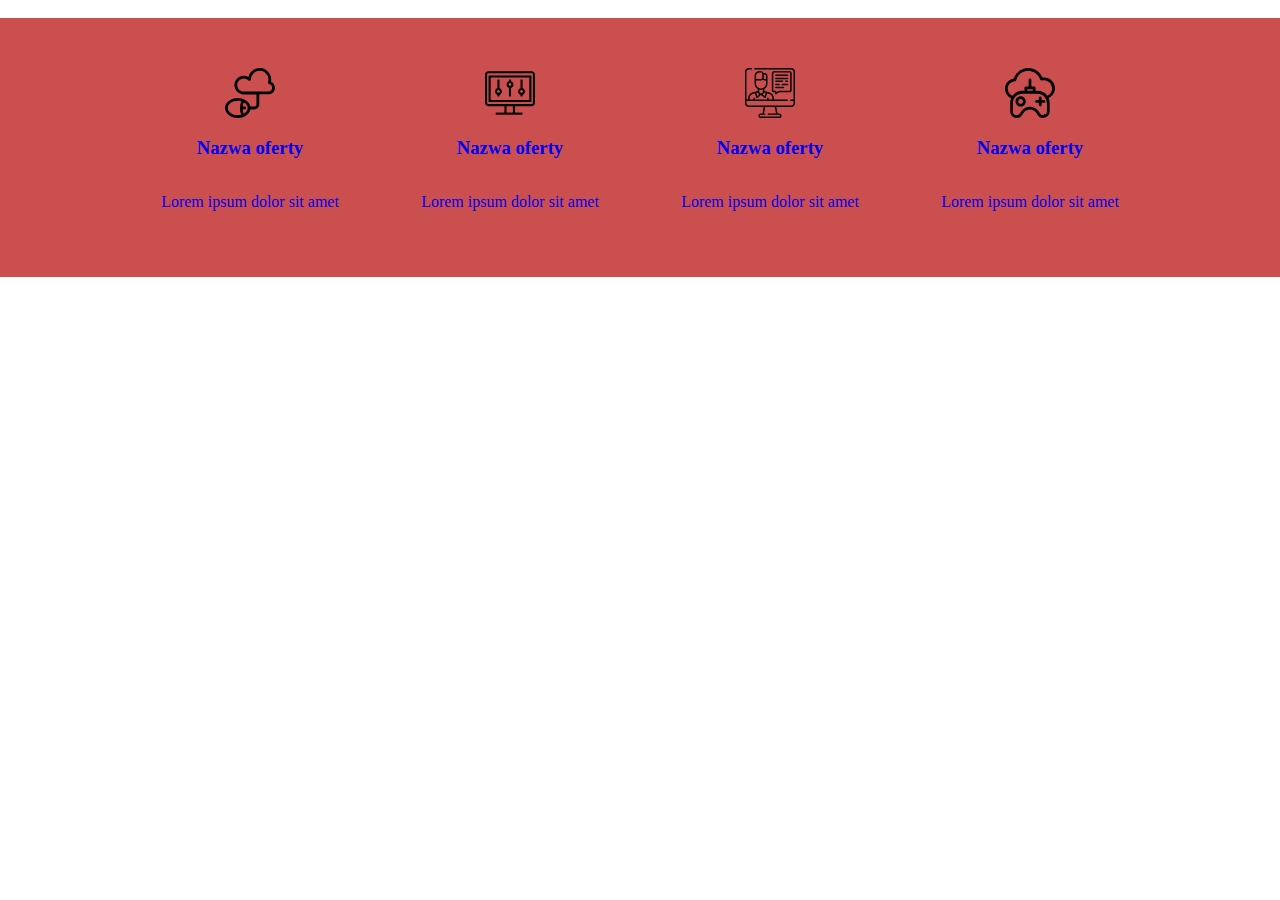
==== HTML5/flexbox-projekt1/index.html @ 85b99c13 "Add files via upload" ====
<!DOCTYPE html>
<html lang="en">
<head>
    <meta charset="UTF-8">
    <meta name="viewport" content="width=device-width, initial-scale=1.0">
    <meta http-equiv="X-UA-Compatible" content="ie=edge">
    <title>flexbox-projekt</title>
    <link rel="stylesheet" href="style.min.css">
</head>
<body>
    <span class="icon">&#xe901;</span>
    
    <div class="offers">
        <!-- <h2 class="offers_title">Nasza oferta</h2> -->
        <a href="#" class="offers__single-offer">
            <img class="offers__single-offer-icon" src="img/cloud-computing.svg">
            <h3 class="offers_single-title">Nazwa oferty</h3>
            <p class="offers__single-offer-intro">Lorem ipsum dolor sit amet</p>
        </a>
        <a href="#" class="offers__single-offer">
            <img class="offers__single-offer-icon" src="img/monitor.svg">
            <h3 class="offers_single-title">Nazwa oferty</h3>
            <p class="offers__single-offer-intro">Lorem ipsum dolor sit amet</p>
        </a>
        <a href="#" class="offers__single-offer">
            <img class="offers__single-offer-icon" src="img/video-conference.svg">
            <h3 class="offers_single-title">Nazwa oferty</h3>
            <p class="offers__single-offer-intro">Lorem ipsum dolor sit amet</p>
        </a>
        <a href="#" class="offers__single-offer">
            <img class="offers__single-offer-icon" src="img/cloud-computing (1).svg">
            <h3 class="offers_single-title">Nazwa oferty</h3>
            <p class="offers__single-offer-intro">Lorem ipsum dolor sit amet</p>
        </a>
    </div>

</body>
</html>
---- HTML5/flexbox-projekt1/style.min.css ----
@font-face{font-family:'icomoon';src:url("fonts/icomoon.eot?wlm737");src:url("fonts/icomoon.eot?wlm737#iefix") format("embedded-opentype"),url("fonts/icomoon.ttf?wlm737") format("truetype"),url("fonts/icomoon.woff?wlm737") format("woff"),url("fonts/icomoon.svg?wlm737#icomoon") format("svg");font-weight:normal;font-style:normal;font-display:block}*{-webkit-box-sizing:border-box;box-sizing:border-box}body{margin:0}.offers{display:-webkit-box;display:-ms-flexbox;display:flex;-ms-flex-wrap:wrap;flex-wrap:wrap;-webkit-box-pack:center;-ms-flex-pack:center;justify-content:center;width:100vw;background-color:#cc4f4f;padding:30px 0}.offers__single-offer{width:220px;display:-webkit-box;display:-ms-flexbox;display:flex;-webkit-box-orient:vertical;-webkit-box-direction:normal;-ms-flex-direction:column;flex-direction:column;-webkit-box-align:center;-ms-flex-align:center;align-items:center;margin:20px;text-align:center;text-decoration:none}.offers__single-offer:hover .offers__single-offer-icon{-webkit-transform:translateY(-10px);transform:translateY(-10px)}.offers__single-offer-icon{-webkit-transition:.3s;transition:.3s;height:50px;margin-bottom:0}.offers__single-title{text-align:center;margin-bottom:0;text-transform:uppercase}
/*# sourceMappingURL=style.min.css.map */
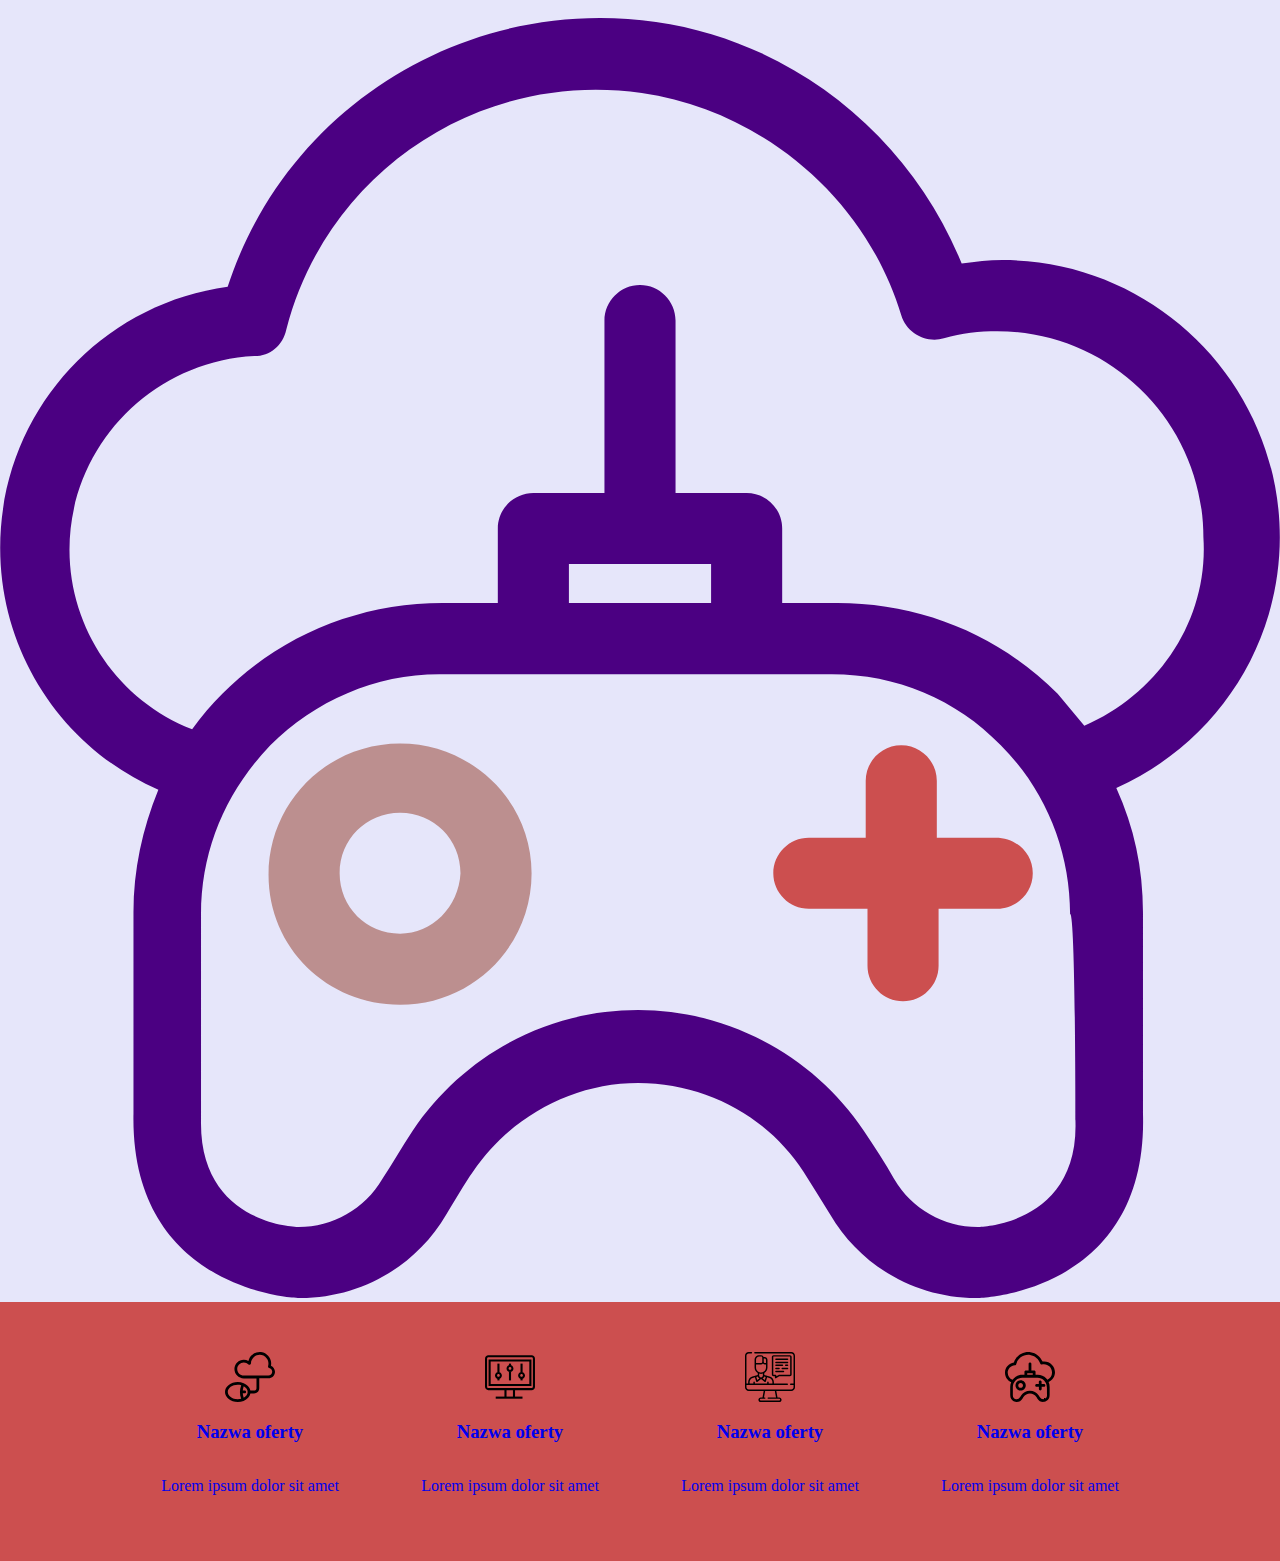
==== commit c74826a3: "Add files via upload" ====
--- a/HTML5/flexbox-projekt1/index.html
+++ b/HTML5/flexbox-projekt1/index.html
@@ -9,7 +9,78 @@
 </head>
 <body>
     <span class="icon">&#xe901;</span>
-    
+    <svg version="1.1" id="Layer_1" xmlns="http://www.w3.org/2000/svg" xmlns:xlink="http://www.w3.org/1999/xlink" x="0px" y="0px"
+	 viewBox="0 0 505.127 505.127" style="enable-background:new 0 0 505.127 505.127;" xml:space="preserve">
+<g>
+	<g>
+		<path class="kolko" d="M157.878,286.299c-28.756,0-51.901,23.145-51.901,51.901s23.145,51.2,51.901,51.2s51.901-23.145,51.901-51.901
+			C209.78,308.743,185.933,286.299,157.878,286.299z M157.878,361.346c-13.326,0-23.847-10.521-23.847-23.847
+			s10.521-23.847,23.847-23.847s23.847,10.521,23.847,23.847C181.024,350.825,170.503,361.346,157.878,361.346z"/>
+	</g>
+</g>
+<g>
+	<g>
+		<path class="plus" d="M392.837,323.472h-23.145v-22.444c0-7.715-6.312-14.027-14.027-14.027c-7.715,0-14.027,6.312-14.027,14.027v22.444
+			h-22.444c-7.715,0-14.027,6.312-14.027,14.027c0,7.715,6.312,14.027,14.027,14.027h23.145v22.444
+			c0,7.715,6.312,14.027,14.027,14.027c7.715,0,14.027-6.312,14.027-14.027v-22.444h23.145c7.715,0,14.027-6.312,14.027-14.027
+			C407.566,329.784,401.254,323.472,392.837,323.472z"/>
+	</g>
+</g>
+<g>
+	<g>
+		<path class="zarys" d="M505.057,204.941c0-60.318-49.096-109.414-109.414-109.414c-5.611,0-10.521,0.701-16.132,1.403
+			c-20.34-50.499-66.63-87.671-120.636-95.386C183.829-8.977,112.991,35.209,89.846,106.047
+			c-51.2,7.014-89.775,50.499-89.775,103.101c0,42.082,25.249,79.255,62.422,95.386c-6.312,15.43-9.819,31.562-9.819,48.395v79.255
+			c-1.403,67.331,58.915,72.943,65.929,72.943c23.847,0,45.589-12.625,57.512-32.964c3.507-5.611,7.014-11.923,10.521-16.833
+			c14.729-21.742,39.277-35.069,65.227-35.069c26.652,0,51.2,13.326,65.227,35.069c3.507,5.611,7.014,11.222,10.521,16.833
+			c11.923,20.34,33.666,32.964,57.512,32.964c7.014,0,68.033-4.91,65.929-72.943V352.93c0-17.534-3.507-33.666-10.521-49.096
+			C479.807,286.299,505.057,247.724,505.057,204.941z M385.824,477.072c-13.326,0-25.951-7.014-32.964-18.937
+			c-3.507-6.312-7.715-12.625-11.923-18.937c-19.638-29.458-53.304-47.693-89.074-47.693c-35.77,0-68.734,17.534-89.074,47.693
+			c-4.208,6.312-7.715,12.625-11.923,18.937c-7.014,11.923-19.638,18.937-32.964,18.937c-4.208,0-39.277-2.805-38.575-42.082
+			c0-0.701,0-81.359,0-81.359c0-25.249,9.819-48.395,27.353-66.63c17.534-17.534,41.381-28.055,66.63-28.055h155.003
+			c25.249,0,49.096,9.819,66.63,28.055c17.534,17.534,27.353,41.381,27.353,66.63c2.104-0.701,2.104,80.658,2.104,81.359
+			C425.802,474.267,390.032,477.072,385.824,477.072z M224.509,230.891v-15.43h56.11v15.43H224.509z M427.906,279.286
+			c-3.507-4.208-7.014-8.416-10.521-12.625c-23.145-23.145-54.005-35.77-86.97-35.77h-21.742v-29.458
+			c0-7.715-6.312-14.027-14.027-14.027h-28.055v-68.033c0-7.715-6.312-14.027-14.027-14.027c-7.715,0-14.027,6.312-14.027,14.027
+			v68.033h-28.055c-7.715,0-14.027,6.312-14.027,14.027v29.458h-21.742c-32.964,0-63.825,12.625-86.97,35.77
+			c-4.208,4.208-8.416,9.118-11.923,14.027c-28.756-11.222-48.395-39.277-48.395-70.838c0-40.679,32.263-74.345,72.942-76.449
+			c6.312,0,11.222-4.208,12.625-10.521c16.132-62.422,76.449-102.4,140.274-93.282c47.693,7.014,88.373,41.381,102.4,87.671
+			c2.104,7.014,9.819,11.222,16.833,9.118c7.014-2.104,14.027-2.805,21.041-2.805c44.888,0,81.359,36.471,81.359,81.359
+			C477.002,237.204,457.363,266.661,427.906,279.286z"/>
+	</g>
+</g>
+<g>
+</g>
+<g>
+</g>
+<g>
+</g>
+<g>
+</g>
+<g>
+</g>
+<g>
+</g>
+<g>
+</g>
+<g>
+</g>
+<g>
+</g>
+<g>
+</g>
+<g>
+</g>
+<g>
+</g>
+<g>
+</g>
+<g>
+</g>
+<g>
+</g>
+</svg>
+
     <div class="offers">
         <!-- <h2 class="offers_title">Nasza oferta</h2> -->
         <a href="#" class="offers__single-offer">
--- a/HTML5/flexbox-projekt1/style.min.css
+++ b/HTML5/flexbox-projekt1/style.min.css
@@ -1,2 +1,2 @@
-@font-face{font-family:'icomoon';src:url("fonts/icomoon.eot?wlm737");src:url("fonts/icomoon.eot?wlm737#iefix") format("embedded-opentype"),url("fonts/icomoon.ttf?wlm737") format("truetype"),url("fonts/icomoon.woff?wlm737") format("woff"),url("fonts/icomoon.svg?wlm737#icomoon") format("svg");font-weight:normal;font-style:normal;font-display:block}*{-webkit-box-sizing:border-box;box-sizing:border-box}body{margin:0}.offers{display:-webkit-box;display:-ms-flexbox;display:flex;-ms-flex-wrap:wrap;flex-wrap:wrap;-webkit-box-pack:center;-ms-flex-pack:center;justify-content:center;width:100vw;background-color:#cc4f4f;padding:30px 0}.offers__single-offer{width:220px;display:-webkit-box;display:-ms-flexbox;display:flex;-webkit-box-orient:vertical;-webkit-box-direction:normal;-ms-flex-direction:column;flex-direction:column;-webkit-box-align:center;-ms-flex-align:center;align-items:center;margin:20px;text-align:center;text-decoration:none}.offers__single-offer:hover .offers__single-offer-icon{-webkit-transform:translateY(-10px);transform:translateY(-10px)}.offers__single-offer-icon{-webkit-transition:.3s;transition:.3s;height:50px;margin-bottom:0}.offers__single-title{text-align:center;margin-bottom:0;text-transform:uppercase}
+@font-face{font-family:'icomoon';src:url("fonts/icomoon.eot?wlm737");src:url("fonts/icomoon.eot?wlm737#iefix") format("embedded-opentype"),url("fonts/icomoon.ttf?wlm737") format("truetype"),url("fonts/icomoon.woff?wlm737") format("woff"),url("fonts/icomoon.svg?wlm737#icomoon") format("svg");font-weight:normal;font-style:normal;font-display:block}.icon-cloud-computing-1:before{content:"\e901";font-family:'icomoon';font-size:2rem;color:yellow}*{-webkit-box-sizing:border-box;box-sizing:border-box;--main-color: lavender}body{margin:0;background-color:var(--main-color)}.offers{display:-webkit-box;display:-ms-flexbox;display:flex;-ms-flex-wrap:wrap;flex-wrap:wrap;-webkit-box-pack:center;-ms-flex-pack:center;justify-content:center;width:100vw;background-color:#cc4f4f;padding:30px 0}.offers__single-offer{width:220px;display:-webkit-box;display:-ms-flexbox;display:flex;-webkit-box-orient:vertical;-webkit-box-direction:normal;-ms-flex-direction:column;flex-direction:column;-webkit-box-align:center;-ms-flex-align:center;align-items:center;margin:20px;text-align:center;text-decoration:none}.offers__single-offer:hover .offers__single-offer-icon{-webkit-transform:translateY(-10px);transform:translateY(-10px)}.offers__single-offer-icon{-webkit-transition:.3s;transition:.3s;height:50px;margin-bottom:0}.offers__single-title{text-align:center;margin-bottom:0;text-transform:uppercase}.plus{fill:#cc4f4f}.kolko{fill:rosybrown}.zarys{fill:indigo}
 /*# sourceMappingURL=style.min.css.map */